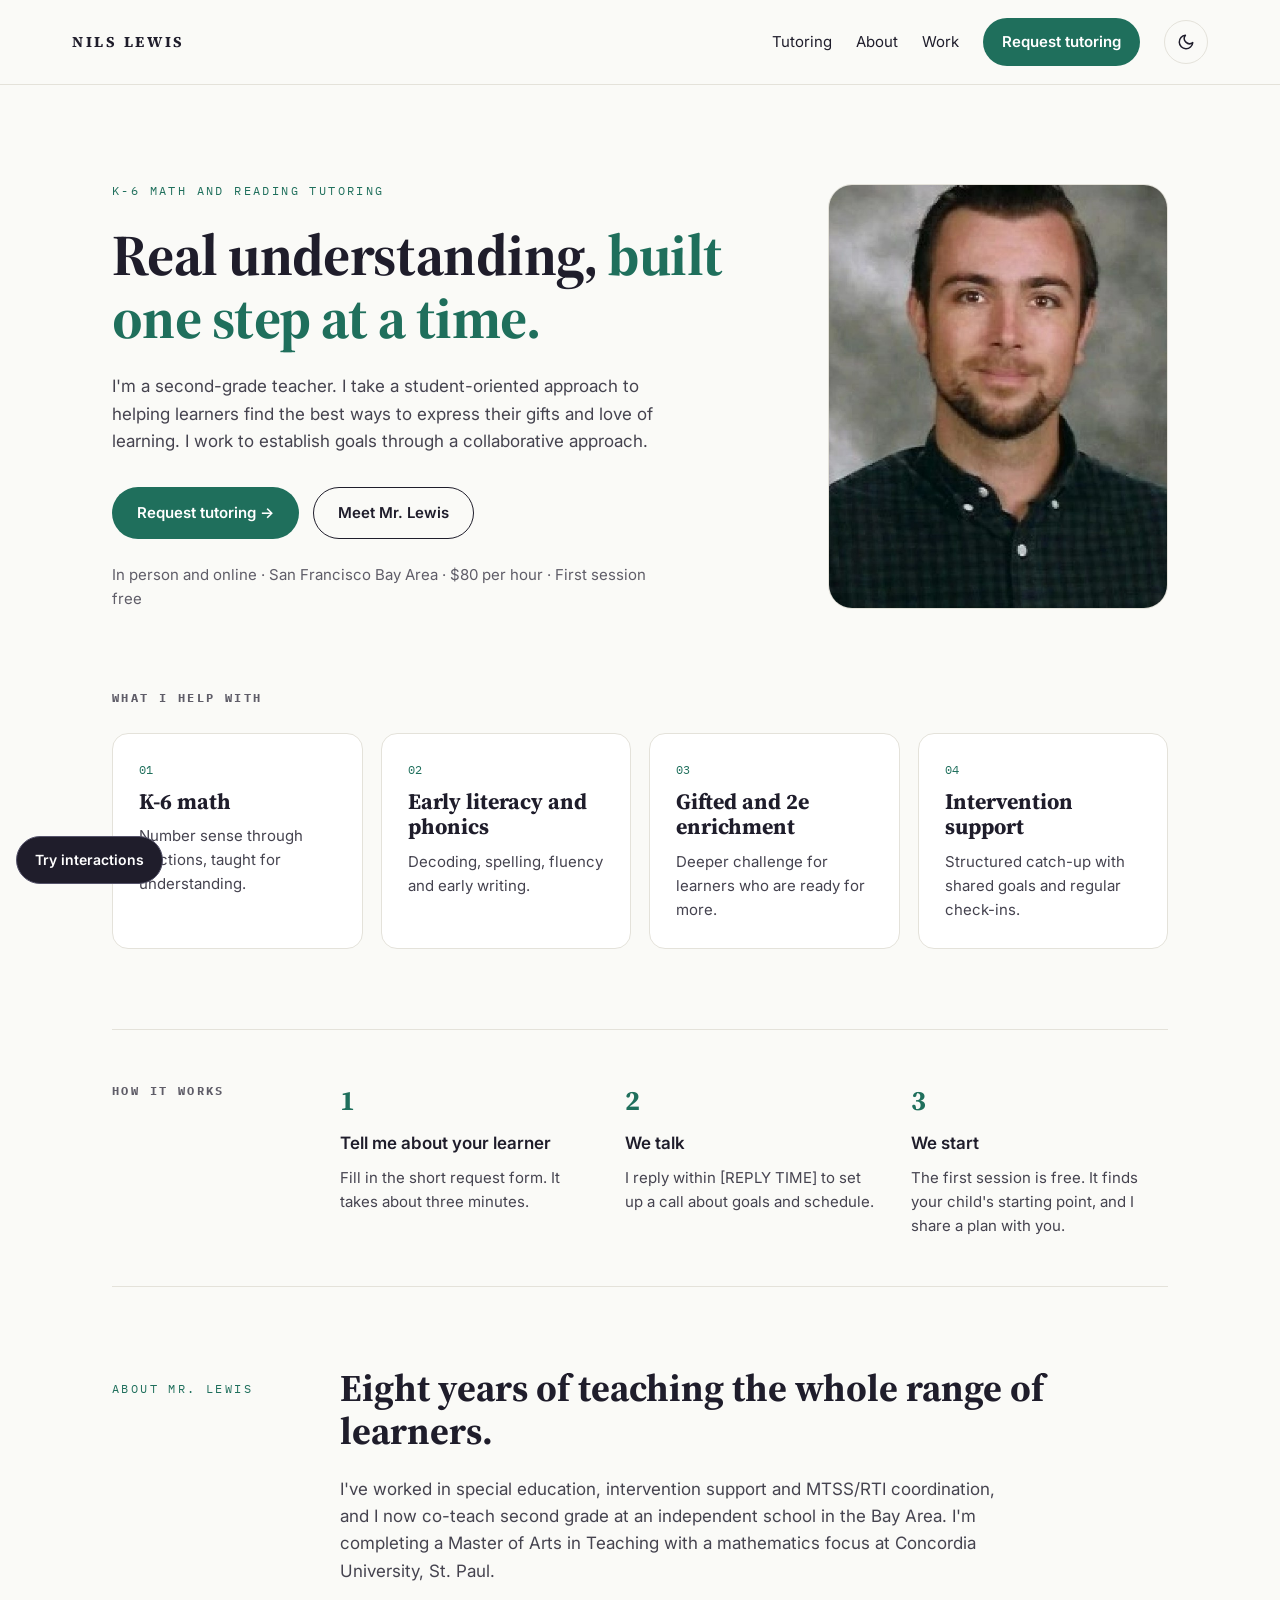
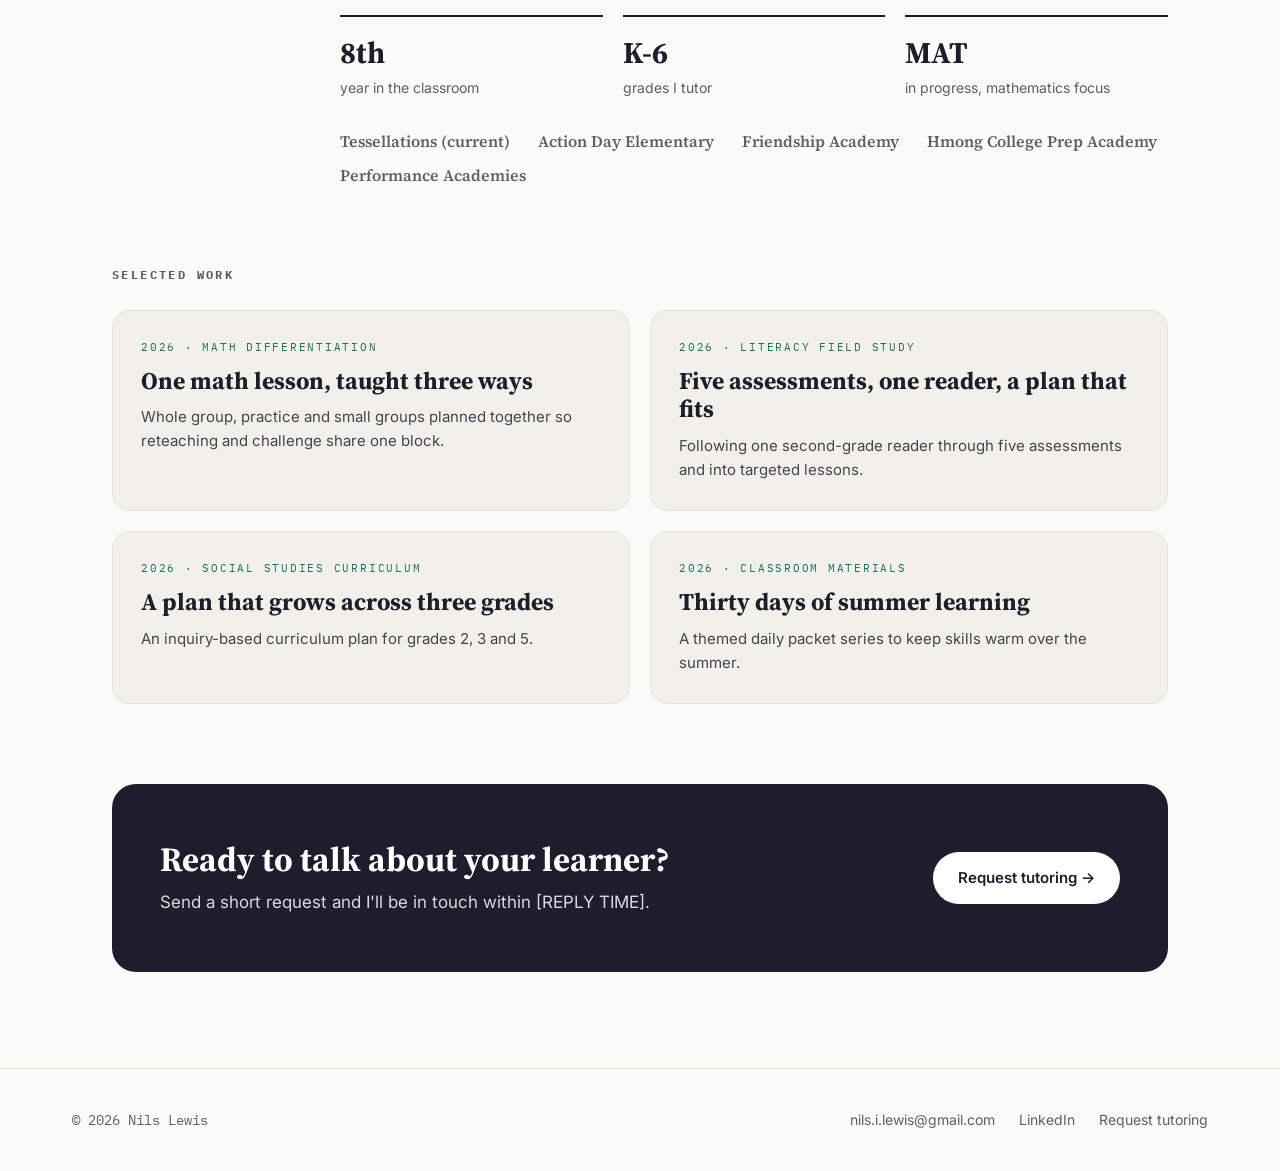
==== mockups/interaction-lab/index.html @ 3478ec44 "design: interaction lab for scroll, hover and linking options Co-Authored-By: Claude Fable 5.2 <nore" ====
<!doctype html>
<html lang="en">
<head>
<meta charset="utf-8">
<meta name="viewport" content="width=device-width, initial-scale=1">
<title>Interaction lab | Nils Lewis | K-6 tutoring and teaching</title>
<meta name="description" content="Nils Lewis is a Bay Area elementary teacher offering K-6 tutoring in math, early literacy, gifted and 2e enrichment, and intervention support.">
<link rel="preconnect" href="https://fonts.googleapis.com">
<link rel="preconnect" href="https://fonts.gstatic.com" crossorigin>
<link rel="stylesheet" href="https://fonts.googleapis.com/css2?family=Source+Serif+4:opsz,wght@8..60,600;8..60,700&family=Inter:wght@400;500;600&family=IBM+Plex+Mono:wght@400;500&display=swap">
<link rel="stylesheet" href="styles.css">
<link rel="stylesheet" href="lab.css">
<script src="script.js" defer></script>
<script src="lab.js" defer></script>
</head>
<body>
<a class="skip" href="#main">Skip to content</a>

<header class="site-header">
  <div class="bar">
    <a class="brand" href="index.html">NILS LEWIS</a>
    <nav class="nav" aria-label="Main">
      <a href="#tutoring">Tutoring</a>
      <a href="#about">About</a>
      <a href="#work">Work</a>
      <a class="btn btn-accent" href="request.html">Request tutoring</a>
      <button class="theme-toggle" type="button" aria-label="Switch between light and dark theme">
        <svg aria-hidden="true" width="18" height="18" viewBox="0 0 24 24" fill="none" stroke="currentColor" stroke-width="2" stroke-linecap="round" stroke-linejoin="round"><path d="M21 12.8A9 9 0 1 1 11.2 3a7 7 0 0 0 9.8 9.8z"></path></svg>
      </button>
    </nav>
  </div>
</header>

<main id="main" class="wrap">

  <section class="hero">
    <div class="hero-text">
      <div class="label accent">K-6 math and reading tutoring</div>
      <h1>Real understanding, <span class="accent">built one step at a time.</span></h1>
      <p class="body">I'm a second-grade teacher. I take a student-oriented approach to helping learners find the best ways to express their gifts and love of learning. I work to establish goals through a collaborative approach.</p>
      <div class="actions">
        <a class="btn btn-accent lg" href="request.html">Request tutoring <span class="arr" aria-hidden="true">→</span></a>
        <a class="btn btn-outline" href="#about">Meet Mr. Lewis</a>
      </div>
      <p class="small muted">In person and online · San Francisco Bay Area · $80 per hour · First session free</p>
    </div>
    <div class="photo has-img"><img src="images/nils.jpg" alt="Nils Lewis" width="800" height="800"></div>
  </section>

  <section id="tutoring" class="section">
    <h2 class="label">What I help with</h2>
    <div class="cards">
      <article class="card">
        <div class="num">01</div>
        <h3>K-6 math</h3>
        <p>Number sense through fractions, taught for understanding.</p>
      </article>
      <article class="card">
        <div class="num">02</div>
        <h3>Early literacy and phonics</h3>
        <p>Decoding, spelling, fluency and early writing.</p>
      </article>
      <article class="card">
        <div class="num">03</div>
        <h3>Gifted and 2e enrichment</h3>
        <p>Deeper challenge for learners who are ready for more.</p>
      </article>
      <article class="card">
        <div class="num">04</div>
        <h3>Intervention support</h3>
        <p>Structured catch-up with shared goals and regular check-ins.</p>
      </article>
    </div>
  </section>

  <section class="split rule" aria-labelledby="how">
    <h2 id="how" class="label">How it works</h2>
    <ol class="steps main">
      <li><div class="n" aria-hidden="true">1</div><strong>Tell me about your learner</strong><span>Fill in the short request form. It takes about three minutes.</span></li>
      <!-- TODO Nils: reply time -->
      <li><div class="n" aria-hidden="true">2</div><strong>We talk</strong><span>I reply within [REPLY TIME] to set up a call about goals and schedule.</span></li>
      <li><div class="n" aria-hidden="true">3</div><strong>We start</strong><span>The first session is free. It finds your child's starting point, and I share a plan with you.</span></li>
    </ol>
  </section>

  <section id="about" class="split about section">
    <div class="label accent" style="padding-top: 12px">About Mr. Lewis</div>
    <div class="main">
      <h2>Eight years of teaching the whole range of learners.</h2>
      <!-- Per Nils: the current school appears only in the work-history list below, not in descriptive copy (see LOG.md). -->
      <p class="body">I've worked in special education, intervention support and MTSS/RTI coordination, and I now co-teach second grade at an independent school in the Bay Area. I'm completing a Master of Arts in Teaching with a mathematics focus at Concordia University, St. Paul.</p>
      <dl class="facts">
        <div><dt>8th</dt><dd>year in the classroom</dd></div>
        <div><dt>K-6</dt><dd>grades I tutor</dd></div>
        <div><dt>MAT</dt><dd>in progress, mathematics focus</dd></div>
      </dl>
      <ul class="schools" aria-label="Schools where I have taught">
        <li>Tessellations (current)</li>
        <li>Action Day Elementary</li>
        <li>Friendship Academy</li>
        <li>Hmong College Prep Academy</li>
        <li>Performance Academies</li>
      </ul>
    </div>
  </section>

  <section id="work" class="section">
    <h2 class="label">Selected work</h2>
    <div class="work-grid">
      <article class="work">
        <div class="tag">2026 · Math differentiation</div>
        <h3>One math lesson, taught three ways</h3>
        <p>Whole group, practice and small groups planned together so reteaching and challenge share one block.</p>
      </article>
      <article class="work">
        <div class="tag">2026 · Literacy field study</div>
        <h3>Five assessments, one reader, a plan that fits</h3>
        <p>Following one second-grade reader through five assessments and into targeted lessons.</p>
      </article>
      <article class="work">
        <div class="tag">2026 · Social studies curriculum</div>
        <h3>A plan that grows across three grades</h3>
        <p>An inquiry-based curriculum plan for grades 2, 3 and 5.</p>
      </article>
      <article class="work">
        <div class="tag">2026 · Classroom materials</div>
        <h3>Thirty days of summer learning</h3>
        <p>A themed daily packet series to keep skills warm over the summer.</p>
      </article>
    </div>
  </section>

  <section class="band">
    <div>
      <h2>Ready to talk about your learner?</h2>
      <p>Send a short request and I'll be in touch within [REPLY TIME].</p>
    </div>
    <a class="btn btn-light" href="request.html">Request tutoring <span class="arr" aria-hidden="true">→</span></a>
  </section>
</main>

<section id="request-section" aria-label="Request tutoring">
  <button class="lab-close" type="button" aria-label="Close the request form">&times;</button>
  <div class="wrap request">
  <div class="request-intro">
    <div class="label accent">Request tutoring</div>
    <h1>Tell me about your learner.</h1>
    <!-- TODO Nils: reply time; availability line left out for now at his request -->
    <p class="body">This takes about three minutes. I'll reply within [REPLY TIME] to set up a call.</p>
    <dl class="details">
      <div><dt>Grades:</dt><dd>kindergarten through grade 6</dd></div>
      <div><dt>Where:</dt><dd>in person around the San Francisco Bay Area, or online</dd></div>
      <div><dt>First session:</dt><dd>free</dd></div>
      <div><dt>Rate:</dt><dd>$80 per hour</dd></div>
    </dl>
    <p class="small muted">Your answers go only to me by email. Please share just the basics here; we can talk through details on the call.</p>
  </div>

  <form class="intake" method="post" novalidate>
    <div class="grid2">
      <div class="field"><label for="name">Your name</label><input id="name" name="name" type="text" autocomplete="name" required></div>
      <div class="field"><label for="email">Email</label><input id="email" name="email" type="email" autocomplete="email" required></div>
      <div class="field"><label for="phone">Phone <span class="muted" style="font-weight: 400">(optional)</span></label><input id="phone" name="phone" type="tel" autocomplete="tel"></div>
      <div class="field"><label for="grade">Child's grade</label>
        <select id="grade" name="grade" required>
          <option value="">Choose a grade</option>
          <option>Kindergarten</option><option>Grade 1</option><option>Grade 2</option><option>Grade 3</option><option>Grade 4</option><option>Grade 5</option><option>Grade 6</option>
        </select>
      </div>
    </div>

    <fieldset>
      <legend>What kind of help are you looking for?</legend>
      <div class="grid2" style="gap: 10px">
        <label class="check"><input type="checkbox" name="help" value="K-6 math">K-6 math</label>
        <label class="check"><input type="checkbox" name="help" value="Early literacy and phonics">Early literacy and phonics</label>
        <label class="check"><input type="checkbox" name="help" value="Gifted and 2e enrichment">Gifted and 2e enrichment</label>
        <label class="check"><input type="checkbox" name="help" value="Intervention support">Intervention support</label>
      </div>
    </fieldset>

    <fieldset>
      <legend>Preferred format</legend>
      <div class="radios">
        <label><input type="radio" name="format" value="In person">In person</label>
        <label><input type="radio" name="format" value="Online">Online</label>
        <label><input type="radio" name="format" value="Either" checked>Either</label>
      </div>
    </fieldset>

    <div class="field"><label for="times">Days and times that work</label><input id="times" name="times" type="text" placeholder="For example: Tuesdays or Thursdays after 4"></div>

    <div class="field"><label for="goals">What would you like tutoring to help with?</label><textarea id="goals" name="goals" rows="5" required></textarea></div>

    <div class="hp" aria-hidden="true"><label for="gotcha">Leave this empty</label><input id="gotcha" name="_gotcha" type="text" tabindex="-1" autocomplete="off"></div>

    <div class="submit-row">
      <button class="btn btn-accent lg" type="submit">Send request</button>
    </div>
    <div class="status" role="status" tabindex="-1" hidden></div>
  </form>
</div>
</section>

<footer class="site-footer">
  <div class="bar">
    <div class="mono">© 2026 Nils Lewis</div>
    <div class="links"><a href="mailto:nils.i.lewis@gmail.com">nils.i.lewis@gmail.com</a><a href="https://www.linkedin.com/in/nils-lewis-b235b660/">LinkedIn</a><a href="request.html">Request tutoring</a></div>
  </div>
</footer>
</body>
</html>
---- mockups/interaction-lab/styles.css ----
/* Nils Lewis teaching site. Direction B (tutoring first). */
:root {
  --paper: #FAFAF7;
  --panel: #F1F0EA;
  --card: #FFFFFF;
  --ink: #1F1D2B;
  --body: #45434F;
  --muted: #5F5D68;
  --line: #E4E2DA;
  --field: #8A8894;
  --accent: #1F6F5C;
  --on-accent: #FFFFFF;
  --band: #1F1D2B;
  --band-ink: #FFFFFF;
  --band-body: #DAD8E4;
  --serif: "Source Serif 4", Georgia, "Times New Roman", serif;
  --sans: Inter, system-ui, -apple-system, "Segoe UI", sans-serif;
  --mono: "IBM Plex Mono", ui-monospace, Menlo, monospace;
}
:root[data-theme="dark"] {
  --paper: #15141C;
  --panel: #1E1C28;
  --card: #1E1C28;
  --ink: #F3F2EC;
  --body: #CFCDD8;
  --muted: #A9A7B4;
  --line: #34323F;
  --field: #7C7A88;
  --accent: #6FD0B6;
  --on-accent: #10231E;
  --band: #262433;
  --band-ink: #FFFFFF;
  --band-body: #DAD8E4;
}

* { box-sizing: border-box; }
html { scroll-behavior: smooth; }
body {
  margin: 0;
  background: var(--paper);
  color: var(--ink);
  font-family: var(--sans);
  font-size: 17px;
  line-height: 1.6;
}
a { color: inherit; }
h1, h2, h3, p { margin: 0; }
h1, h2, h3 { font-family: var(--serif); font-weight: 700; line-height: 1.15; }
:focus-visible { outline: 3px solid var(--accent); outline-offset: 3px; border-radius: 4px; }
.skip { position: absolute; left: -9999px; }
.skip:focus { left: 16px; top: 16px; background: var(--card); padding: 10px 14px; z-index: 10; }

.wrap { max-width: 1120px; margin: 0 auto; padding: 0 32px; }
.label { font-family: var(--mono); font-size: 12px; letter-spacing: 0.2em; text-transform: uppercase; color: var(--muted); }
.label.accent, .accent { color: var(--accent); }
.body { color: var(--body); }
.small { font-size: 15px; }
.muted { color: var(--muted); }

/* Header */
.site-header { border-bottom: 1px solid var(--line); }
.site-header .bar { max-width: 1200px; margin: 0 auto; padding: 18px 32px; display: flex; flex-wrap: wrap; gap: 12px 16px; justify-content: space-between; align-items: center; }
.brand { font-family: var(--serif); font-weight: 700; letter-spacing: 0.18em; font-size: 15px; text-decoration: none; padding: 12px 0; }
.nav { display: flex; flex-wrap: wrap; gap: 8px 24px; align-items: center; font-size: 15px; }
.nav a { text-decoration: none; padding: 12px 0; }
.nav a:hover { color: var(--accent); }
.theme-toggle { background: none; border: 1px solid var(--line); color: var(--ink); width: 44px; height: 44px; border-radius: 50%; cursor: pointer; display: inline-flex; align-items: center; justify-content: center; }
.theme-toggle:hover { border-color: var(--ink); }

/* Buttons */
.btn { display: inline-block; text-decoration: none; font: inherit; font-weight: 600; font-size: 15px; padding: 13px 24px; border-radius: 999px; border: 1px solid transparent; cursor: pointer; min-height: 48px; }
.btn-accent, .nav a.btn-accent { background: var(--accent); color: var(--on-accent); padding: 11px 18px; }
.btn-accent.lg { padding: 13px 24px; }
.btn-accent:hover, .nav a.btn-accent:hover { color: var(--on-accent); filter: brightness(1.08); }
.btn-outline { border-color: var(--ink); color: var(--ink); }
.btn-outline:hover { background: var(--ink); color: var(--paper); }
.btn-light { background: #FFFFFF; color: #1F1D2B; }
.btn-light:hover { background: #EDEBF5; }

/* Hero */
.hero { padding: 96px 0 80px; display: flex; flex-wrap: wrap; gap: 48px; align-items: center; }
.hero-text { flex: 1 1 520px; min-width: 0; display: flex; flex-direction: column; gap: 24px; }
.hero h1 { font-size: clamp(38px, 6vw, 58px); line-height: 1.08; letter-spacing: -0.01em; }
.hero p { max-width: 560px; }
.actions { display: flex; flex-wrap: wrap; gap: 14px; padding-top: 8px; }
.photo { flex: 0 1 340px; min-width: 240px; aspect-ratio: 4 / 5; background: var(--panel); border: 1px dashed var(--field); border-radius: 24px; display: flex; align-items: center; justify-content: center; text-align: center; padding: 24px; font-family: var(--mono); font-size: 13px; color: var(--muted); overflow: hidden; }
.photo img { width: 100%; height: 100%; object-fit: cover; }
.photo.has-img { padding: 0; border: 1px solid var(--line); }
.site-footer .links { flex-wrap: wrap; }

/* Sections */
.section { padding: 0 0 80px; display: flex; flex-direction: column; gap: 28px; }
.cards { display: grid; grid-template-columns: repeat(auto-fit, minmax(230px, 1fr)); gap: 18px; }
.card { background: var(--card); border: 1px solid var(--line); border-radius: 16px; padding: 26px; display: flex; flex-direction: column; gap: 10px; }
.card .num { font-family: var(--mono); font-size: 12px; color: var(--accent); }
.card h3 { font-size: 22px; }
.card p { font-size: 15px; color: var(--body); }

.split { display: flex; flex-wrap: wrap; gap: 24px 48px; }
.split > .label { flex: 0 0 180px; padding-top: 6px; }
.split > .main { flex: 1 1 520px; min-width: 0; }
.split.section { flex-direction: row; }
.rule { border-top: 1px solid var(--line); border-bottom: 1px solid var(--line); padding: 48px 0; margin-bottom: 80px; }

.steps { display: grid; grid-template-columns: repeat(auto-fit, minmax(200px, 1fr)); gap: 28px; list-style: none; padding: 0; margin: 0; }
.steps li { display: flex; flex-direction: column; gap: 8px; }
.steps .n { font-family: var(--serif); font-weight: 700; font-size: 28px; color: var(--accent); }
.steps strong { font-weight: 600; }
.steps span { font-size: 15px; color: var(--body); }

.about .main { display: flex; flex-direction: column; gap: 22px; }
.about h2 { font-size: clamp(30px, 4.4vw, 38px); }
.about p { max-width: 660px; }
.facts { display: grid; grid-template-columns: repeat(auto-fit, minmax(150px, 1fr)); gap: 20px; padding: 8px 0 0; margin: 0; }
.facts div { border-top: 2px solid var(--ink); padding-top: 12px; }
.facts dt { font-family: var(--serif); font-weight: 700; font-size: 30px; }
.facts dd { margin: 0; font-size: 14px; color: var(--muted); }
.schools { display: flex; flex-wrap: wrap; gap: 8px 28px; list-style: none; padding: 8px 0 0; margin: 0; font-family: var(--serif); font-weight: 600; font-size: 16px; color: var(--muted); }

.work-grid { display: grid; grid-template-columns: repeat(auto-fit, minmax(min(100%, 420px), 1fr)); gap: 20px; }
.work { background: var(--panel); border: 1px solid var(--line); border-radius: 18px; padding: 28px; display: flex; flex-direction: column; gap: 10px; }
.work .tag { font-family: var(--mono); font-size: 11px; letter-spacing: 0.16em; text-transform: uppercase; color: var(--accent); }
.work h3 { font-size: 24px; line-height: 1.2; }
.work p { font-size: 15px; color: var(--body); }

.band { margin-bottom: 96px; background: var(--band); color: var(--band-ink); border-radius: 24px; padding: 56px 48px; display: flex; flex-wrap: wrap; gap: 24px; justify-content: space-between; align-items: center; }
.band div { flex: 1 1 420px; min-width: 0; display: flex; flex-direction: column; gap: 10px; }
.band h2 { font-size: clamp(28px, 4vw, 34px); }
.band p { color: var(--band-body); }

/* Request page */
.request { padding: 72px 0 96px; display: flex; flex-wrap: wrap; gap: 56px; }
.request-intro { flex: 1 1 320px; min-width: 0; display: flex; flex-direction: column; gap: 22px; }
.request-intro h1 { font-size: clamp(34px, 5vw, 46px); line-height: 1.1; }
.details { border-top: 1px solid var(--line); padding-top: 22px; margin: 0; display: flex; flex-direction: column; gap: 14px; font-size: 15px; color: var(--body); }
.details div { display: flex; gap: 8px; flex-wrap: wrap; }
.details dt { font-weight: 600; color: var(--ink); }
.details dd { margin: 0; }
form.intake { flex: 999 1 520px; min-width: 0; background: var(--card); border: 1px solid var(--line); border-radius: 20px; padding: 36px; display: flex; flex-direction: column; gap: 22px; }
.grid2 { display: grid; grid-template-columns: repeat(auto-fit, minmax(220px, 1fr)); gap: 18px; }
.field { display: flex; flex-direction: column; gap: 6px; }
.field label, legend { font-size: 14px; font-weight: 600; }
.field input, .field select, .field textarea { font: inherit; color: var(--ink); padding: 12px 14px; border: 1px solid var(--field); border-radius: 10px; background: var(--paper); min-height: 48px; width: 100%; }
.field textarea { resize: vertical; }
fieldset { border: 0; padding: 0; margin: 0; }
legend { padding: 0; margin-bottom: 10px; }
.check { display: flex; align-items: center; gap: 12px; border: 1px solid var(--line); border-radius: 10px; padding: 12px 14px; min-height: 48px; font-size: 15px; cursor: pointer; }
.radios { display: flex; flex-wrap: wrap; gap: 10px 24px; font-size: 15px; }
.radios label { display: flex; align-items: center; gap: 10px; min-height: 44px; cursor: pointer; }
input[type="checkbox"], input[type="radio"] { width: 18px; height: 18px; accent-color: var(--accent); }
.hp { position: absolute; left: -9999px; }
.submit-row { display: flex; flex-wrap: wrap; gap: 16px; align-items: center; }
.status { font-size: 15px; padding: 14px 16px; border-radius: 10px; border: 1px solid var(--line); background: var(--panel); }
.status[hidden] { display: none; }
.status.error { border-color: #B4491F; }

/* Footer */
.site-footer { border-top: 1px solid var(--line); }
.site-footer .bar { max-width: 1200px; margin: 0 auto; padding: 28px 32px; display: flex; flex-wrap: wrap; gap: 12px 32px; justify-content: space-between; align-items: center; font-size: 14px; color: var(--muted); }
.site-footer .links { display: flex; gap: 24px; }
.site-footer a { padding: 12px 0; }
.mono { font-family: var(--mono); }

@media (max-width: 640px) {
  .wrap, .site-header .bar, .site-footer .bar { padding-left: 20px; padding-right: 20px; }
  .hero { padding: 56px 0 56px; }
  .band { padding: 40px 28px; }
  form.intake { padding: 24px; }
  .split > .label { flex-basis: 100%; }
}
@media (prefers-reduced-motion: reduce) { html { scroll-behavior: auto; } }
---- mockups/interaction-lab/lab.css ----
/* Interaction lab: every effect is switched by a data attribute on <html>,
   so each one can be lifted into site/styles.css on its own once chosen. */

section, #request-section { scroll-margin-top: 96px; }
.arr { display: inline-block; transition: transform .18s ease; }

/* ---- Header ---- */
html[data-header="sticky"] .site-header,
html[data-header="hide"] .site-header { position: sticky; top: 0; z-index: 20; background: var(--paper); transition: transform .3s ease, box-shadow .3s ease; }
html.scrolled[data-header="sticky"] .site-header,
html.scrolled[data-header="hide"] .site-header { box-shadow: 0 6px 20px rgba(31, 29, 43, .08); }
html.hdr-away[data-header="hide"] .site-header { transform: translateY(-100%); }

/* ---- Scroll reveal ---- */
html[data-reveal="up"] .rv, html[data-reveal="fade"] .rv { opacity: 0; transition: opacity .6s ease, transform .6s ease; }
html[data-reveal="up"] .rv { transform: translateY(20px); }
html[data-reveal="up"] .rv.in, html[data-reveal="fade"] .rv.in { opacity: 1; transform: none; }
.cards .rv:nth-child(2), .work-grid .rv:nth-child(2), .steps .rv:nth-child(2) { transition-delay: .08s; }
.cards .rv:nth-child(3), .work-grid .rv:nth-child(3), .steps .rv:nth-child(3) { transition-delay: .16s; }
.cards .rv:nth-child(4), .work-grid .rv:nth-child(4) { transition-delay: .24s; }

/* ---- Progress bar, current section, back to top ---- */
.lab-progress { position: fixed; top: 0; left: 0; height: 3px; width: 0; background: var(--accent); z-index: 60; display: none; }
html[data-progress="on"] .lab-progress { display: block; }
html[data-spy="on"] .nav a.current { color: var(--accent); box-shadow: inset 0 -2px 0 var(--accent); }
.lab-top { position: fixed; right: 20px; bottom: 20px; width: 48px; height: 48px; border-radius: 50%; border: 1px solid var(--line); background: var(--card); color: var(--ink); font-size: 20px; cursor: pointer; z-index: 30; opacity: 0; pointer-events: none; transition: opacity .25s ease; display: none; }
html[data-totop="on"] .lab-top { display: block; }
html.scrolled-far[data-totop="on"] .lab-top { opacity: 1; pointer-events: auto; }

/* ---- Card hover ---- */
html[data-cardhover] .card, html[data-cardhover] .work { transition: transform .2s ease, box-shadow .2s ease, border-color .2s ease; }
html[data-cardhover] .card h3, html[data-cardhover] .work h3 { transition: color .2s ease; }
html[data-cardhover="lift"] .card:hover, html[data-cardhover="lift"] .work:hover { transform: translateY(-5px); box-shadow: 0 14px 30px rgba(31, 29, 43, .12); }
html[data-cardhover="outline"] .card:hover, html[data-cardhover="outline"] .work:hover { border-color: var(--accent); }
html[data-cardhover="outline"] .card:hover h3, html[data-cardhover="outline"] .work:hover h3 { color: var(--accent); }

/* ---- Buttons and links ---- */
html[data-btn="nudge"] .btn { transition: transform .18s ease, box-shadow .18s ease, background .18s ease, color .18s ease; }
html[data-btn="nudge"] .btn:hover { transform: translateY(-2px); box-shadow: 0 8px 18px rgba(31, 29, 43, .16); }
html[data-btn="nudge"] .btn:hover .arr { transform: translateX(5px); }
html[data-btn="nudge"] .nav a:not(.btn), html[data-btn="nudge"] .site-footer a { background: linear-gradient(currentColor, currentColor) 0 calc(100% - 8px) / 0 1.5px no-repeat; transition: background-size .22s ease, color .18s ease; text-decoration: none; }
html[data-btn="nudge"] .nav a:not(.btn):hover, html[data-btn="nudge"] .site-footer a:hover { background-size: 100% 1.5px; }

/* ---- Photo ---- */
.photo img { transition: transform .5s ease; }
.photo { transition: transform .35s ease; }
html[data-photo="zoom"] .photo:hover img { transform: scale(1.05); }
html[data-photo="tilt"] .photo { transform: rotate(-2deg); }
html[data-photo="tilt"] .photo:hover { transform: rotate(0deg); }

/* ---- Request form: on this page, or in a side panel ---- */
#request-section { display: none; }
.lab-close { display: none; }
html[data-request="inline"] #request-section { display: block; border-top: 1px solid var(--line); }
html[data-request="panel"] #request-section { display: block; position: fixed; top: 0; right: 0; height: 100%; width: min(620px, 100%); background: var(--paper); overflow-y: auto; z-index: 50; transform: translateX(100%); transition: transform .32s ease; box-shadow: -18px 0 40px rgba(31, 29, 43, .18); }
html[data-request="panel"] #request-section.open { transform: none; }
html[data-request="panel"] #request-section .request { padding: 72px 28px 40px; gap: 28px; }
html[data-request="panel"] .lab-close { display: flex; position: absolute; top: 16px; right: 16px; width: 44px; height: 44px; align-items: center; justify-content: center; border-radius: 50%; border: 1px solid var(--line); background: var(--card); color: var(--ink); font-size: 22px; cursor: pointer; }
.lab-backdrop { position: fixed; inset: 0; background: rgba(21, 20, 28, .45); z-index: 40; opacity: 0; pointer-events: none; transition: opacity .3s ease; }
.lab-backdrop.open { opacity: 1; pointer-events: auto; }

/* ---- The lab's own control panel (not part of the site) ---- */
.lab { position: fixed; left: 16px; bottom: 16px; z-index: 70; font-family: var(--sans); font-size: 14px; }
.lab-toggle { font: inherit; font-weight: 600; background: #1F1D2B; color: #FFFFFF; border: 1px solid #55536A; border-radius: 999px; padding: 12px 18px; min-height: 44px; cursor: pointer; }
.lab-panel { margin-bottom: 10px; width: min(330px, calc(100vw - 32px)); max-height: min(70vh, 620px); overflow-y: auto; background: #1F1D2B; color: #FFFFFF; border: 1px solid #55536A; border-radius: 16px; padding: 18px; display: flex; flex-direction: column; gap: 16px; }
.lab-panel[hidden] { display: none; }
.lab-panel p { margin: 0; color: #DAD8E4; font-size: 13px; line-height: 1.45; }
.lab-panel fieldset { border: 0; padding: 0; margin: 0; display: flex; flex-direction: column; gap: 4px; }
.lab-panel legend { font-family: var(--mono); font-size: 11px; letter-spacing: .14em; text-transform: uppercase; color: #C9C7D6; margin-bottom: 6px; }
.lab-panel label { display: flex; align-items: center; gap: 10px; min-height: 32px; cursor: pointer; }
.lab-panel input { width: 16px; height: 16px; accent-color: #6FD0B6; }
.lab-reset { font: inherit; background: none; color: #FFFFFF; border: 1px solid #55536A; border-radius: 999px; padding: 8px 14px; min-height: 40px; cursor: pointer; align-self: flex-start; }

@media (prefers-reduced-motion: reduce) {
  .rv { opacity: 1 !important; transform: none !important; transition: none !important; }
  .site-header, .btn, .arr, .card, .work, .photo, .photo img, #request-section { transition: none !important; }
}
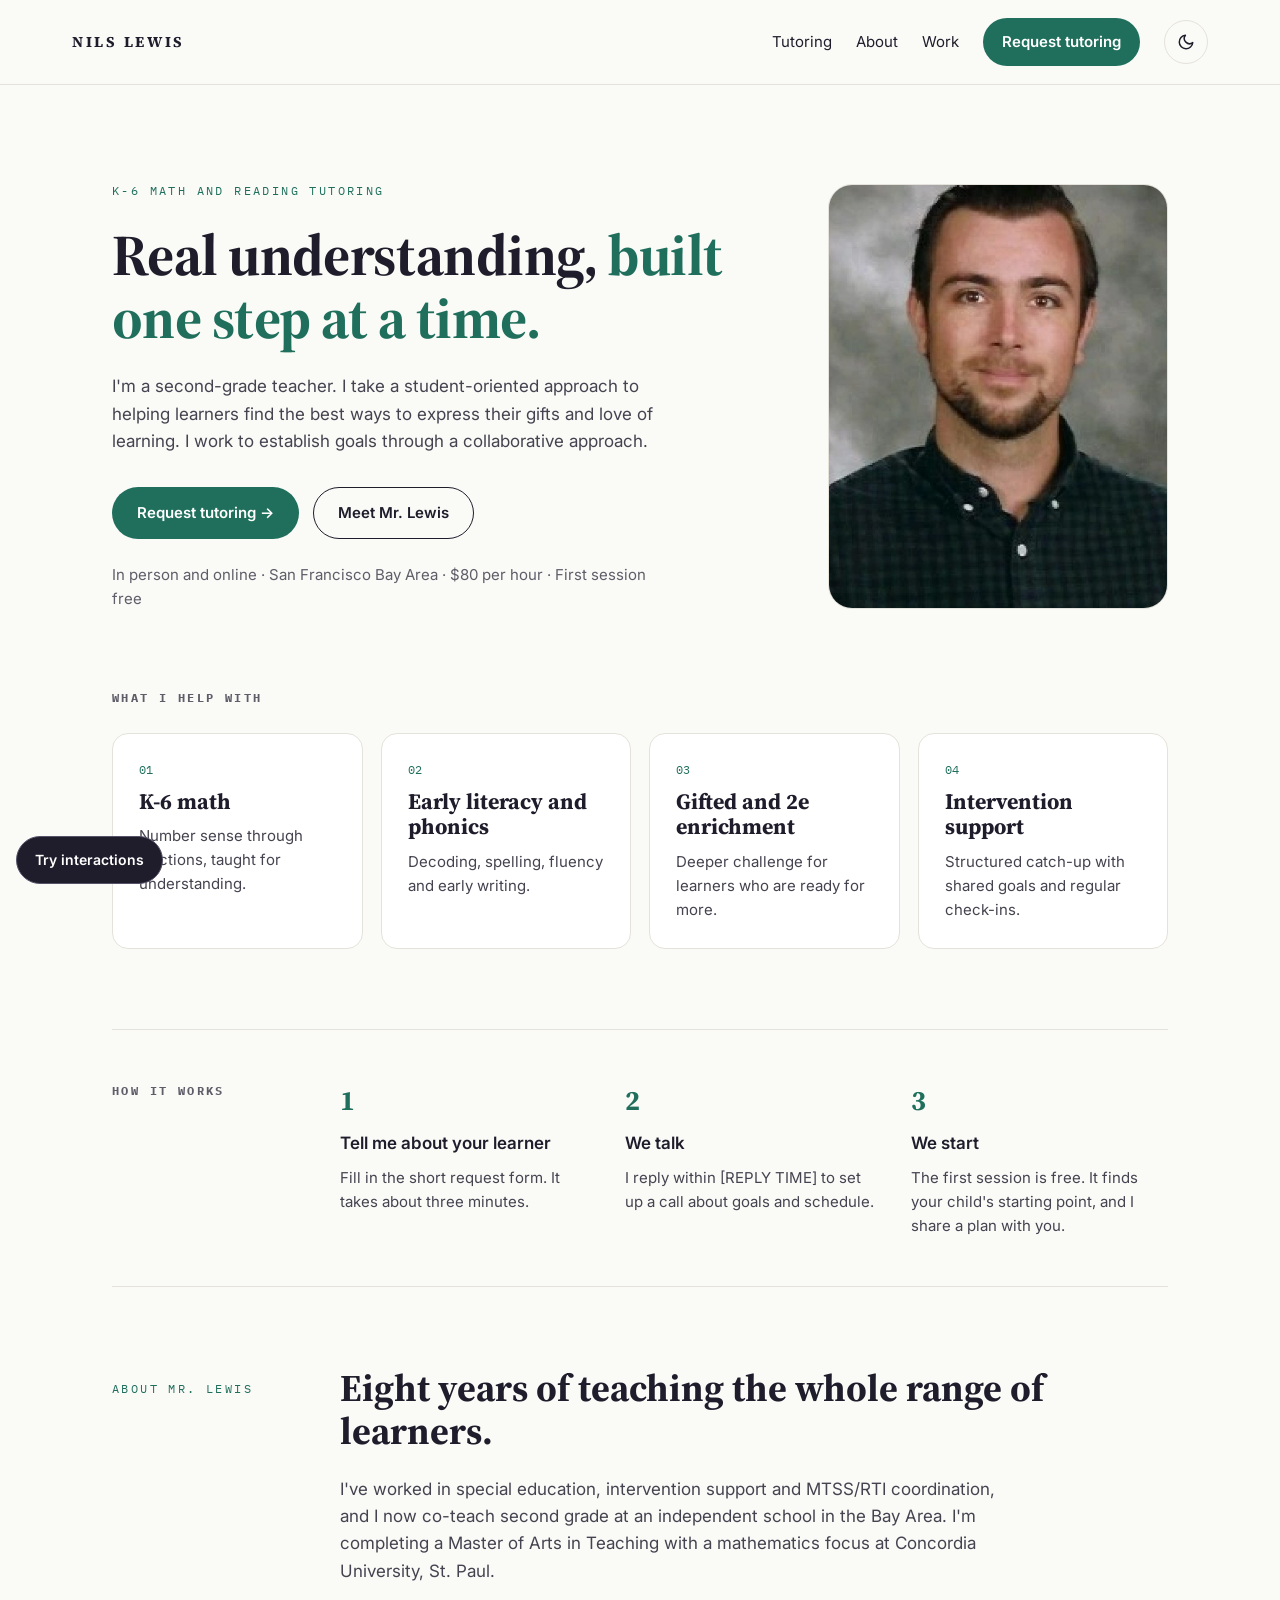
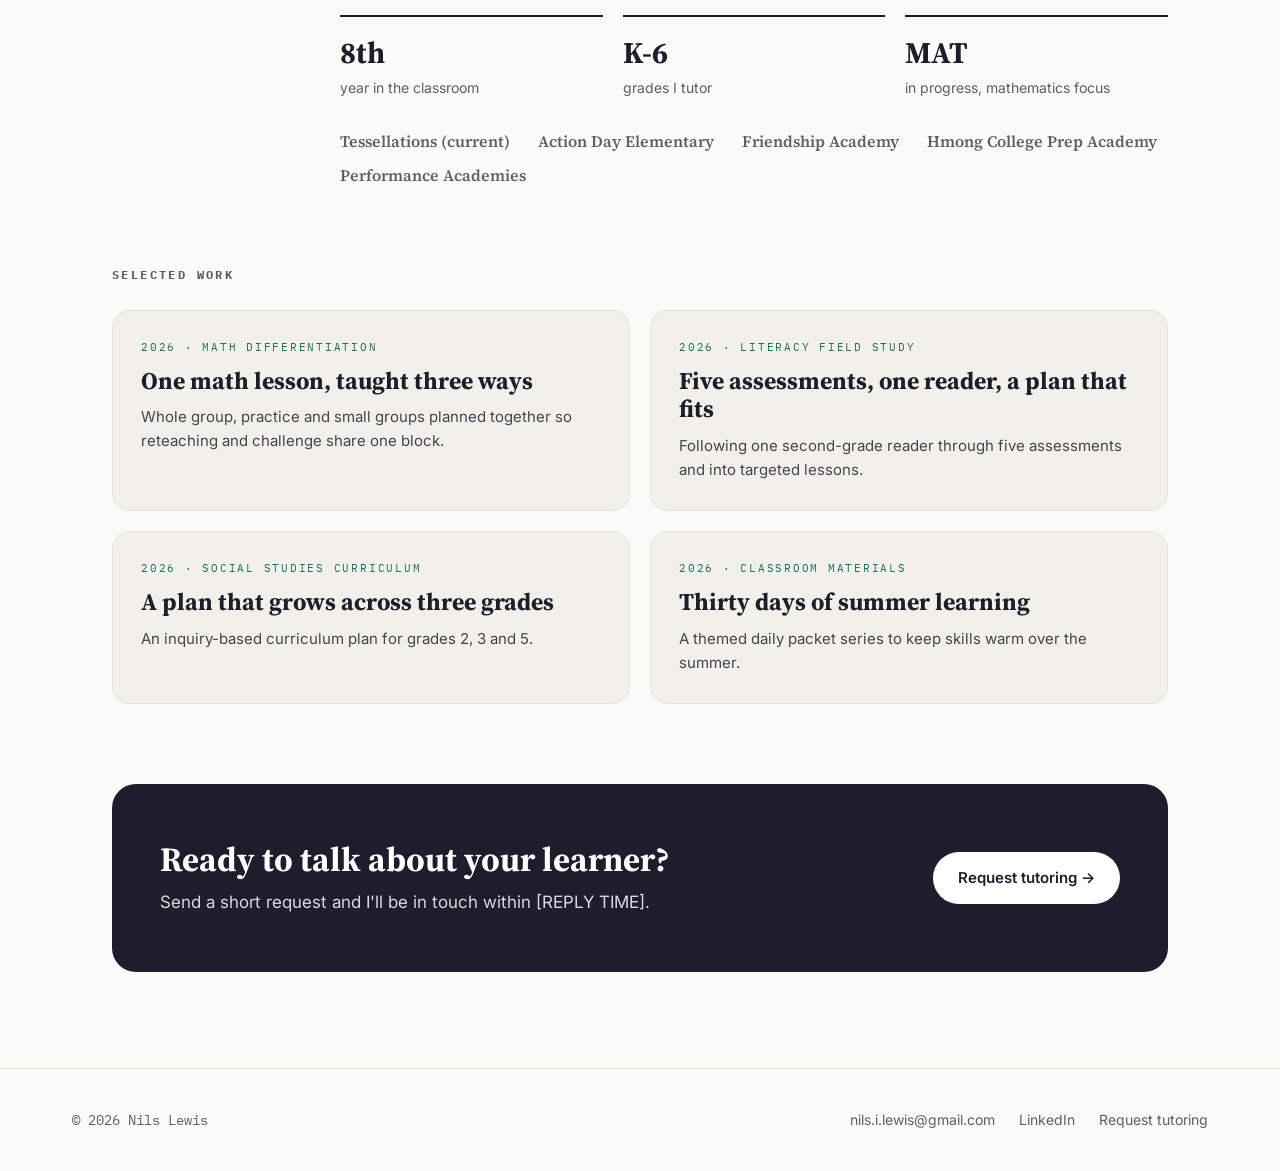
==== commit 2775d7a0: "design: lab round 2, more mouseover effects, About styling, edge auto-scroll Co-Authored-By: Claude " ====
--- a/mockups/interaction-lab/index.html
+++ b/mockups/interaction-lab/index.html
@@ -7,7 +7,7 @@
 <meta name="description" content="Nils Lewis is a Bay Area elementary teacher offering K-6 tutoring in math, early literacy, gifted and 2e enrichment, and intervention support.">
 <link rel="preconnect" href="https://fonts.googleapis.com">
 <link rel="preconnect" href="https://fonts.gstatic.com" crossorigin>
-<link rel="stylesheet" href="https://fonts.googleapis.com/css2?family=Source+Serif+4:opsz,wght@8..60,600;8..60,700&family=Inter:wght@400;500;600&family=IBM+Plex+Mono:wght@400;500&display=swap">
+<link rel="stylesheet" href="https://fonts.googleapis.com/css2?family=Fraunces:opsz,wght@9..144,600&family=Space+Grotesk:wght@700&family=Source+Serif+4:opsz,wght@8..60,600;8..60,700&family=Inter:wght@400;500;600&family=IBM+Plex+Mono:wght@400;500&display=swap">
 <link rel="stylesheet" href="styles.css">
 <link rel="stylesheet" href="lab.css">
 <script src="script.js" defer></script>
@@ -88,7 +88,7 @@
     <div class="main">
       <h2>Eight years of teaching the whole range of learners.</h2>
       <!-- Per Nils: the current school appears only in the work-history list below, not in descriptive copy (see LOG.md). -->
-      <p class="body">I've worked in special education, intervention support and MTSS/RTI coordination, and I now co-teach second grade at an independent school in the Bay Area. I'm completing a Master of Arts in Teaching with a mathematics focus at Concordia University, St. Paul.</p>
+      <p class="body">I've worked in <mark class="kw">special education</mark>, <mark class="kw">intervention support</mark> and <mark class="kw">MTSS/RTI coordination</mark>, and I now co-teach second grade at an independent school in the Bay Area. I'm completing a Master of Arts in Teaching with a mathematics focus at Concordia University, St. Paul.</p>
       <dl class="facts">
         <div><dt>8th</dt><dd>year in the classroom</dd></div>
         <div><dt>K-6</dt><dd>grades I tutor</dd></div>
--- a/mockups/interaction-lab/lab.css
+++ b/mockups/interaction-lab/lab.css
@@ -75,3 +75,64 @@
   .rv { opacity: 1 !important; transform: none !important; transition: none !important; }
   .site-header, .btn, .arr, .card, .work, .photo, .photo img, #request-section { transition: none !important; }
 }
+
+/* ================= Round 2: more mouseover, About styling, edge scrolling ================= */
+
+/* ---- Cards: tilt toward the pointer, spotlight under the pointer ---- */
+html[data-cardhover="tilt"] .cards, html[data-cardhover="tilt"] .work-grid { perspective: 900px; }
+html[data-cardhover="tilt"] .card, html[data-cardhover="tilt"] .work, html[data-cardhover="tilt"] .card.rv.in, html[data-cardhover="tilt"] .work.rv.in { transition: transform .12s ease-out, box-shadow .2s ease; transform: rotateX(var(--rx, 0deg)) rotateY(var(--ry, 0deg)); will-change: transform; }
+html[data-cardhover="tilt"] .card:hover, html[data-cardhover="tilt"] .work:hover { box-shadow: 0 16px 34px rgba(31, 29, 43, .14); }
+html[data-cardhover="spot"] .card:hover, html[data-cardhover="spot"] .work:hover { background-image: radial-gradient(260px circle at var(--mx, 50%) var(--my, 50%), rgba(31, 111, 92, .20), transparent 70%); border-color: var(--accent); }
+html[data-cardhover="number"] .card .num { transition: background .2s ease, color .2s ease, padding .2s ease; border-radius: 999px; align-self: flex-start; padding: 2px 0; }
+html[data-cardhover="number"] .card:hover .num { background: var(--accent); color: var(--on-accent); padding: 2px 10px; }
+html[data-cardhover="number"] .card h3, html[data-cardhover="number"] .work h3 { background: linear-gradient(var(--accent), var(--accent)) 0 100% / 0 2px no-repeat; transition: background-size .3s ease; align-self: flex-start; padding-bottom: 3px; }
+html[data-cardhover="number"] .card:hover h3, html[data-cardhover="number"] .work:hover h3 { background-size: 100% 2px; }
+
+/* ---- Buttons: colour sweeps across ---- */
+html[data-btn="fill"] .btn { transition: background-size .3s ease, color .25s ease; background-repeat: no-repeat; background-position: 0 0; background-size: 0 100%; }
+html[data-btn="fill"] .btn-outline { background-color: transparent; background-image: linear-gradient(var(--ink), var(--ink)); }
+html[data-btn="fill"] .btn-accent { background-image: linear-gradient(var(--ink), var(--ink)); }
+html[data-btn="fill"] .btn-light { background-image: linear-gradient(#6FD0B6, #6FD0B6); }
+html[data-btn="fill"] .btn:hover { background-size: 100% 100%; filter: none; }
+html[data-btn="fill"] .btn-outline:hover, html[data-btn="fill"] .btn-accent:hover { color: var(--paper); }
+html[data-btn="fill"] .btn:hover .arr { transform: translateX(5px); }
+
+/* ---- About: heading font ---- */
+html[data-aboutfont="fraunces"] .about h2, html[data-aboutfont="fraunces"] .about .facts dt { font-family: Fraunces, "Source Serif 4", Georgia, serif; font-weight: 600; letter-spacing: -0.01em; }
+html[data-aboutfont="grotesk"] .about h2, html[data-aboutfont="grotesk"] .about .facts dt { font-family: "Space Grotesk", Inter, system-ui, sans-serif; font-weight: 700; letter-spacing: -0.02em; }
+html[data-aboutfont="mono"] .about h2 { font-family: var(--mono); font-weight: 500; font-size: clamp(24px, 3.4vw, 30px); line-height: 1.3; }
+
+/* ---- About: colours ---- */
+html[data-aboutcolor="panel"] .about, html[data-aboutcolor="dark"] .about, html[data-aboutcolor="green"] .about { padding: 48px; border-radius: 24px; margin-bottom: 80px; color: var(--ink); }
+html[data-aboutcolor="panel"] .about { background: var(--panel); border: 1px solid var(--line); }
+html[data-aboutcolor="dark"] .about { background: #1F1D2B; --ink: #FFFFFF; --body: #DAD8E4; --muted: #C9C7D6; --accent: #6FD0B6; --line: #45434F; --on-accent: #10231E; }
+html[data-aboutcolor="green"] .about { background: #1F6F5C; --ink: #FFFFFF; --body: #E6F3EE; --muted: #D3EAE2; --accent: #FFFFFF; --line: #4C9382; --on-accent: #1F6F5C; }
+@media (max-width: 640px) { html[data-aboutcolor] .about { padding: 28px; } html[data-aboutcolor="paper"] .about { padding: 0 0 80px; } }
+
+/* ---- About: how the words are shown ---- */
+mark.kw { background: none; color: inherit; }
+html.about-hl mark.kw { background: linear-gradient(transparent 58%, rgba(111, 208, 182, .55) 58%); padding: 0 2px; font-weight: 500; color: var(--ink); }
+html[data-aboutwords="reveal"] .about h2 .w { display: inline-block; opacity: 0; transform: translateY(.5em); transition: opacity .45s ease, transform .45s ease; transition-delay: calc(var(--i) * 70ms); }
+html[data-aboutwords="reveal"] .about h2.words-in .w { opacity: 1; transform: none; }
+html[data-aboutwords="accent"] .about h2 .w.key { color: var(--accent); }
+
+/* ---- About: how the facts are shown ---- */
+html[data-aboutfacts="pills"] .facts { display: flex; flex-wrap: wrap; gap: 10px; }
+html[data-aboutfacts="pills"] .facts div { border: 1px solid var(--field); border-radius: 999px; padding: 8px 16px; display: flex; gap: 8px; align-items: baseline; }
+html[data-aboutfacts="pills"] .facts dt { font-family: var(--sans); font-weight: 600; font-size: 15px; }
+html[data-aboutfacts="pills"] .facts dd { font-size: 15px; }
+html[data-aboutfacts="list"] .facts { display: flex; flex-direction: column; gap: 0; }
+html[data-aboutfacts="list"] .facts div { border-top: 1px solid var(--line); padding: 12px 0; display: flex; gap: 16px; align-items: baseline; }
+html[data-aboutfacts="list"] .facts dt { font-size: 20px; flex: 0 0 64px; }
+html[data-aboutfacts="list"] .facts dd { font-size: 15px; }
+
+/* ---- Edge scrolling hint ---- */
+.lab-edge { position: fixed; left: 50%; transform: translateX(-50%); z-index: 35; background: #1F1D2B; color: #FFFFFF; font-family: var(--mono); font-size: 12px; padding: 6px 14px; border-radius: 999px; opacity: 0; transition: opacity .2s ease; pointer-events: none; }
+.lab-edge.top { top: 12px; } .lab-edge.bottom { bottom: 12px; }
+.lab-edge.on { opacity: .85; }
+.lab-panel h3 { margin: 6px 0 0; font-family: var(--serif); font-size: 16px; color: #FFFFFF; border-top: 1px solid #55536A; padding-top: 14px; }
+.lab-panel h3:first-of-type { border-top: 0; padding-top: 0; }
+
+@media (prefers-reduced-motion: reduce) {
+  .about h2 .w { opacity: 1 !important; transform: none !important; transition: none !important; }
+}
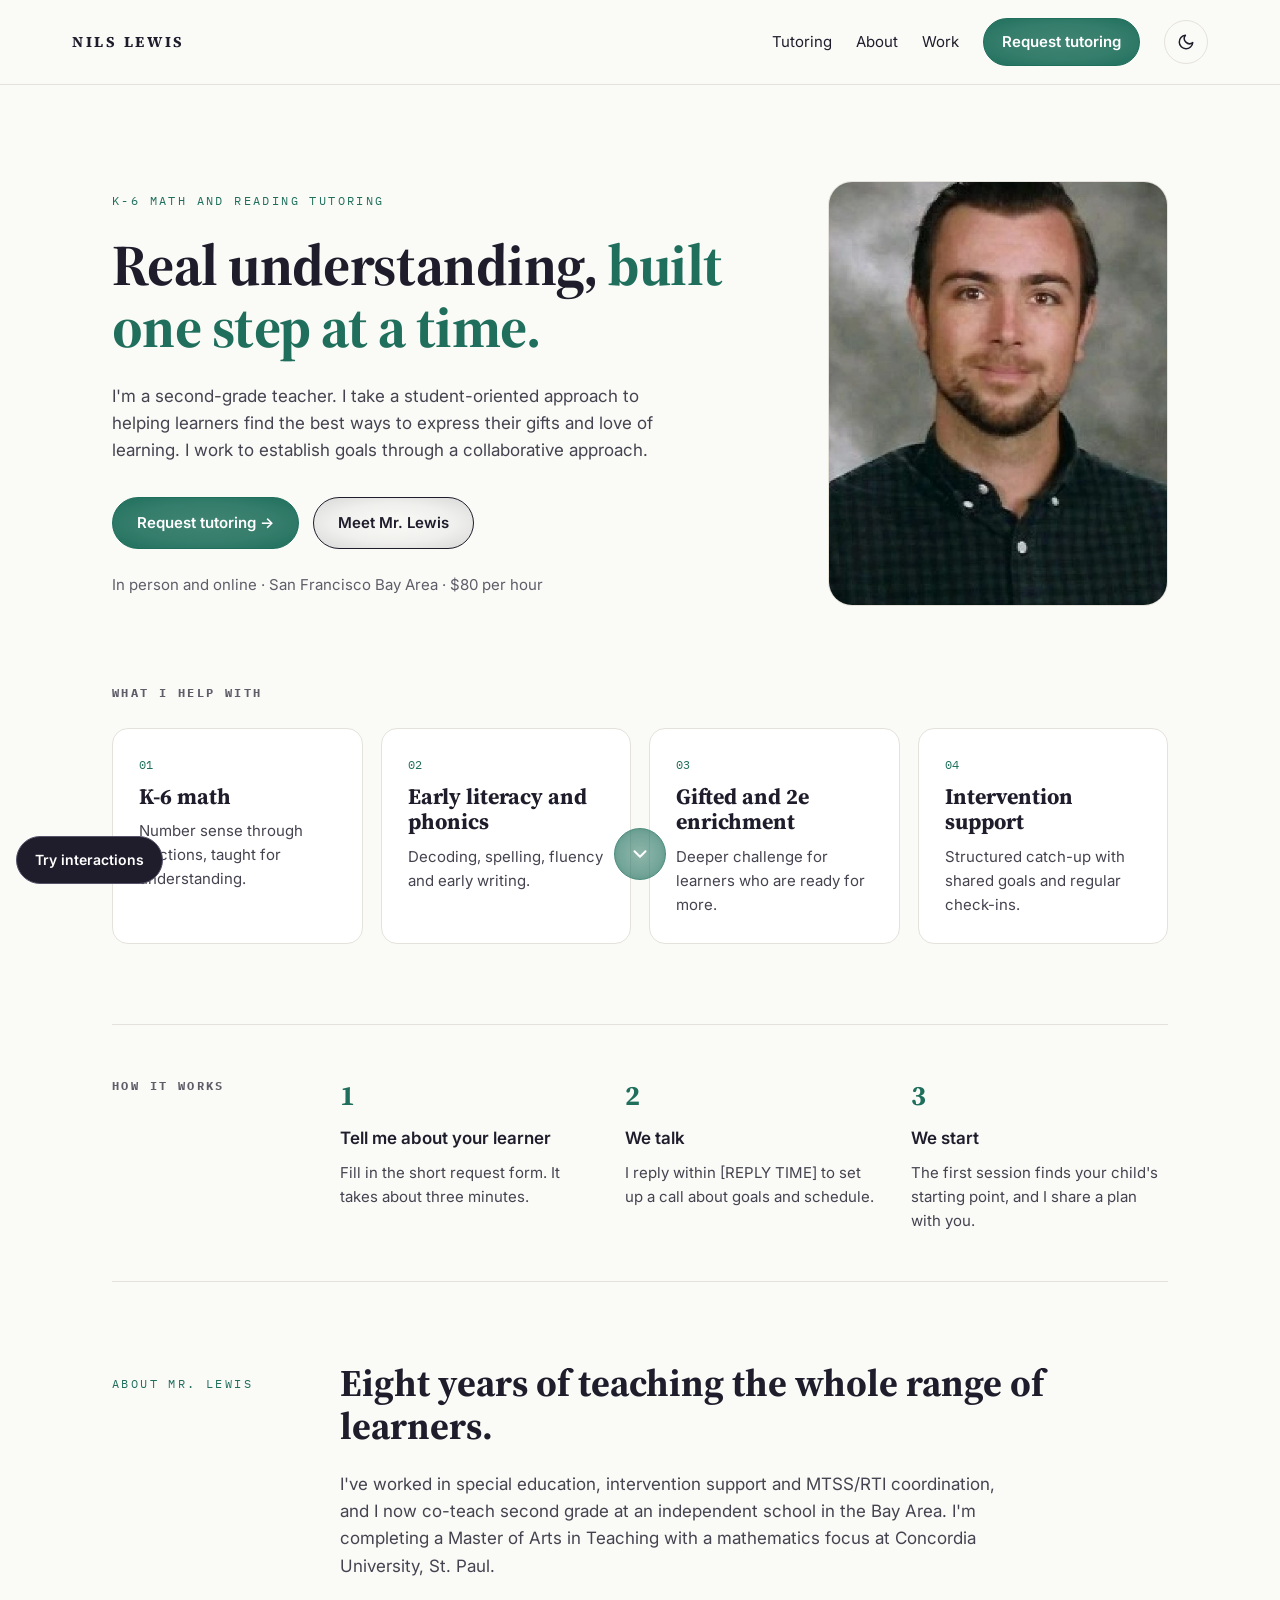
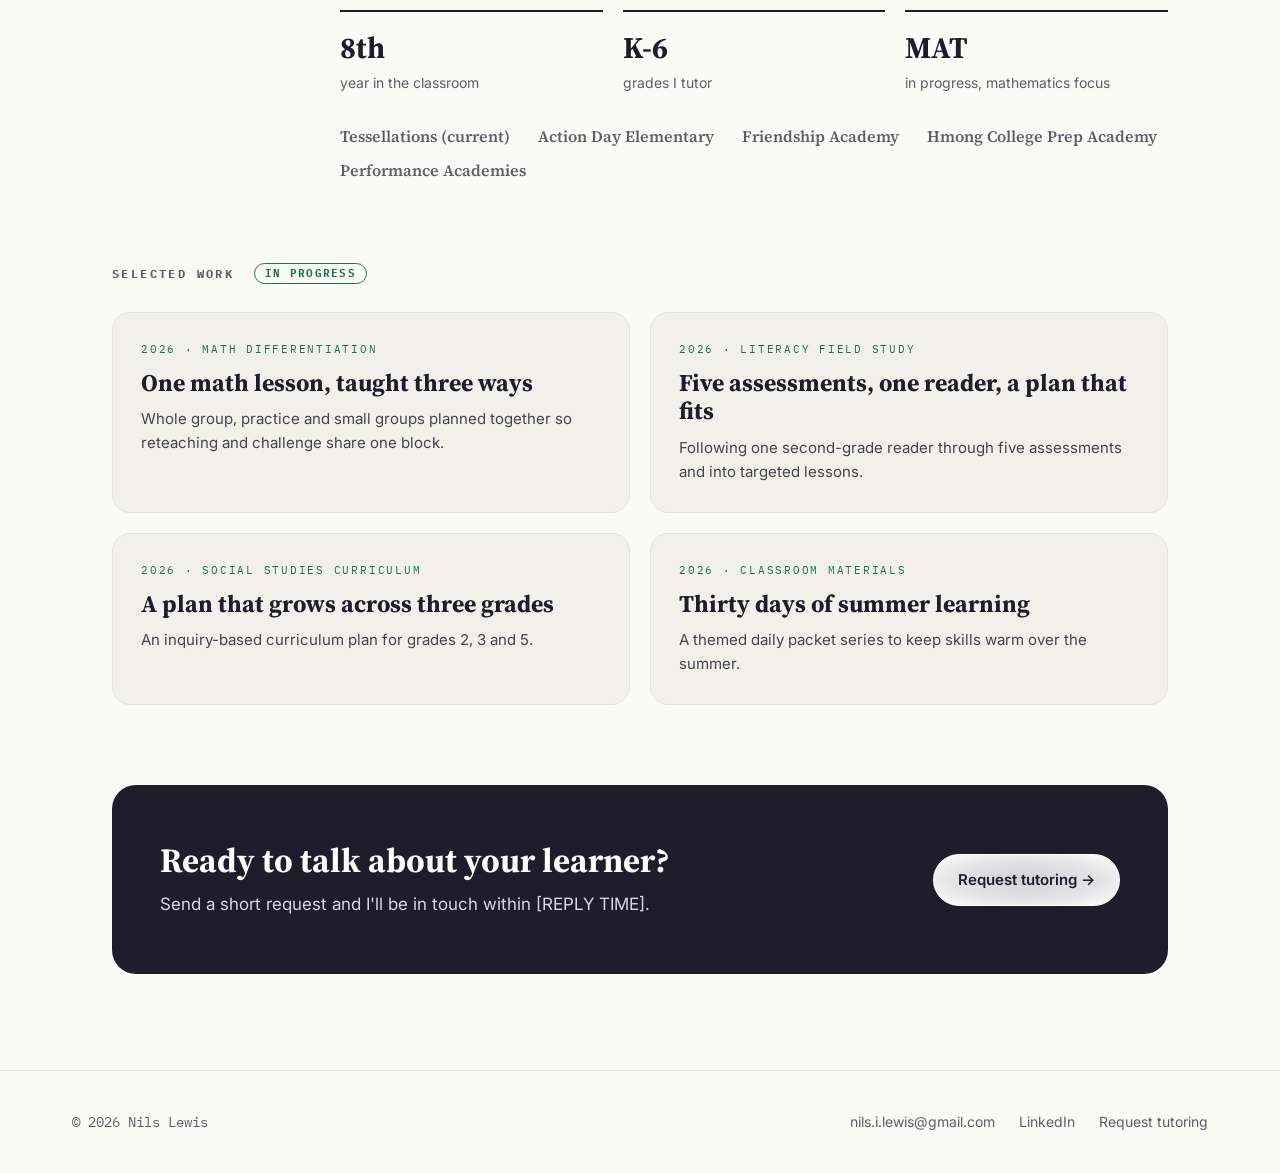
==== commit 0ee00842: "design: softer buttons, In progress badge, drop free-session wording; lab scroll arrows Co-Authored-" ====
--- a/mockups/interaction-lab/index.html
+++ b/mockups/interaction-lab/index.html
@@ -42,7 +42,7 @@
         <a class="btn btn-accent lg" href="request.html">Request tutoring <span class="arr" aria-hidden="true">→</span></a>
         <a class="btn btn-outline" href="#about">Meet Mr. Lewis</a>
       </div>
-      <p class="small muted">In person and online · San Francisco Bay Area · $80 per hour · First session free</p>
+      <p class="small muted">In person and online · San Francisco Bay Area · $80 per hour</p>
     </div>
     <div class="photo has-img"><img src="images/nils.jpg" alt="Nils Lewis" width="800" height="800"></div>
   </section>
@@ -79,7 +79,7 @@
       <li><div class="n" aria-hidden="true">1</div><strong>Tell me about your learner</strong><span>Fill in the short request form. It takes about three minutes.</span></li>
       <!-- TODO Nils: reply time -->
       <li><div class="n" aria-hidden="true">2</div><strong>We talk</strong><span>I reply within [REPLY TIME] to set up a call about goals and schedule.</span></li>
-      <li><div class="n" aria-hidden="true">3</div><strong>We start</strong><span>The first session is free. It finds your child's starting point, and I share a plan with you.</span></li>
+      <li><div class="n" aria-hidden="true">3</div><strong>We start</strong><span>The first session finds your child's starting point, and I share a plan with you.</span></li>
     </ol>
   </section>
 
@@ -105,7 +105,7 @@
   </section>
 
   <section id="work" class="section">
-    <h2 class="label">Selected work</h2>
+    <h2 class="label">Selected work <span class="badge">In progress</span></h2>
     <div class="work-grid">
       <article class="work">
         <div class="tag">2026 · Math differentiation</div>
@@ -150,7 +150,6 @@
     <dl class="details">
       <div><dt>Grades:</dt><dd>kindergarten through grade 6</dd></div>
       <div><dt>Where:</dt><dd>in person around the San Francisco Bay Area, or online</dd></div>
-      <div><dt>First session:</dt><dd>free</dd></div>
       <div><dt>Rate:</dt><dd>$80 per hour</dd></div>
     </dl>
     <p class="small muted">Your answers go only to me by email. Please share just the basics here; we can talk through details on the call.</p>
--- a/mockups/interaction-lab/styles.css
+++ b/mockups/interaction-lab/styles.css
@@ -55,6 +55,7 @@
 .label.accent, .accent { color: var(--accent); }
 .body { color: var(--body); }
 .small { font-size: 15px; }
+.badge { display: inline-block; margin-left: 10px; padding: 3px 10px; border: 1px solid var(--accent); border-radius: 999px; color: var(--accent); font-size: 11px; letter-spacing: 0.12em; vertical-align: 1px; }
 .muted { color: var(--muted); }
 
 /* Header */
@@ -68,14 +69,20 @@
 .theme-toggle:hover { border-color: var(--ink); }
 
 /* Buttons */
-.btn { display: inline-block; text-decoration: none; font: inherit; font-weight: 600; font-size: 15px; padding: 13px 24px; border-radius: 999px; border: 1px solid transparent; cursor: pointer; min-height: 48px; }
-.btn-accent, .nav a.btn-accent { background: var(--accent); color: var(--on-accent); padding: 11px 18px; }
+/* Buttons are slightly see-through in the middle and blend to solid at the border;
+   a solid layer fades in on mouseover. */
+.btn { display: inline-block; position: relative; isolation: isolate; text-decoration: none; font: inherit; font-weight: 600; font-size: 15px; padding: 13px 24px; border-radius: 999px; border: 1px solid transparent; cursor: pointer; min-height: 48px; transition: color .25s ease; }
+.btn::before { content: ""; position: absolute; inset: -1px; border-radius: inherit; z-index: -1; opacity: 0; transition: opacity .25s ease; }
+.btn:hover::before, .btn:focus-visible::before { opacity: 1; }
+.btn-accent, .nav a.btn-accent { background: radial-gradient(ellipse at center, color-mix(in srgb, var(--accent) 85%, transparent) 0%, color-mix(in srgb, var(--accent) 90%, transparent) 55%, var(--accent) 100%); border-color: var(--accent); color: var(--on-accent); padding: 11px 18px; }
+.btn-accent::before { background: var(--accent); }
 .btn-accent.lg { padding: 13px 24px; }
-.btn-accent:hover, .nav a.btn-accent:hover { color: var(--on-accent); filter: brightness(1.08); }
-.btn-outline { border-color: var(--ink); color: var(--ink); }
-.btn-outline:hover { background: var(--ink); color: var(--paper); }
-.btn-light { background: #FFFFFF; color: #1F1D2B; }
-.btn-light:hover { background: #EDEBF5; }
+.btn-accent:hover, .nav a.btn-accent:hover { color: var(--on-accent); }
+.btn-outline { background: radial-gradient(ellipse at center, transparent 0%, color-mix(in srgb, var(--ink) 5%, transparent) 55%, color-mix(in srgb, var(--ink) 16%, transparent) 100%); border-color: var(--ink); color: var(--ink); }
+.btn-outline::before { background: var(--ink); }
+.btn-outline:hover, .btn-outline:focus-visible { color: var(--paper); }
+.btn-light { background: radial-gradient(ellipse at center, rgba(255, 255, 255, .80) 0%, rgba(255, 255, 255, .88) 55%, #FFFFFF 100%); border-color: #FFFFFF; color: #1F1D2B; }
+.btn-light::before { background: #FFFFFF; }
 
 /* Hero */
 .hero { padding: 96px 0 80px; display: flex; flex-wrap: wrap; gap: 48px; align-items: center; }
--- a/mockups/interaction-lab/lab.css
+++ b/mockups/interaction-lab/lab.css
@@ -93,6 +93,7 @@
 html[data-btn="fill"] .btn-outline { background-color: transparent; background-image: linear-gradient(var(--ink), var(--ink)); }
 html[data-btn="fill"] .btn-accent { background-image: linear-gradient(var(--ink), var(--ink)); }
 html[data-btn="fill"] .btn-light { background-image: linear-gradient(#6FD0B6, #6FD0B6); }
+html[data-btn="fill"] .btn::before { display: none; }
 html[data-btn="fill"] .btn:hover { background-size: 100% 100%; filter: none; }
 html[data-btn="fill"] .btn-outline:hover, html[data-btn="fill"] .btn-accent:hover { color: var(--paper); }
 html[data-btn="fill"] .btn:hover .arr { transform: translateX(5px); }
@@ -126,10 +127,13 @@
 html[data-aboutfacts="list"] .facts dt { font-size: 20px; flex: 0 0 64px; }
 html[data-aboutfacts="list"] .facts dd { font-size: 15px; }
 
-/* ---- Edge scrolling hint ---- */
-.lab-edge { position: fixed; left: 50%; transform: translateX(-50%); z-index: 35; background: #1F1D2B; color: #FFFFFF; font-family: var(--mono); font-size: 12px; padding: 6px 14px; border-radius: 999px; opacity: 0; transition: opacity .2s ease; pointer-events: none; }
-.lab-edge.top { top: 12px; } .lab-edge.bottom { bottom: 12px; }
-.lab-edge.on { opacity: .85; }
+/* ---- Scroll arrows ---- */
+.lab-arrow { position: fixed; left: 50%; margin-left: -26px; width: 52px; height: 52px; border-radius: 50%; z-index: 35; display: none; align-items: center; justify-content: center; cursor: pointer; color: var(--on-accent); border: 1px solid var(--accent); background: radial-gradient(circle at center, color-mix(in srgb, var(--accent) 62%, transparent) 0%, color-mix(in srgb, var(--accent) 78%, transparent) 60%, var(--accent) 100%); opacity: .8; transition: opacity .25s ease, transform .2s ease, box-shadow .2s ease; }
+html[data-arrows="on"] .lab-arrow { display: flex; }
+.lab-arrow.up { top: 100px; } .lab-arrow.down { bottom: 20px; }
+.lab-arrow:hover, .lab-arrow:focus-visible { opacity: 1; box-shadow: 0 8px 20px rgba(31, 29, 43, .2); }
+.lab-arrow.fast { transform: scale(1.12); }
+.lab-arrow.off { opacity: 0; pointer-events: none; }
 .lab-panel h3 { margin: 6px 0 0; font-family: var(--serif); font-size: 16px; color: #FFFFFF; border-top: 1px solid #55536A; padding-top: 14px; }
 .lab-panel h3:first-of-type { border-top: 0; padding-top: 0; }
 
